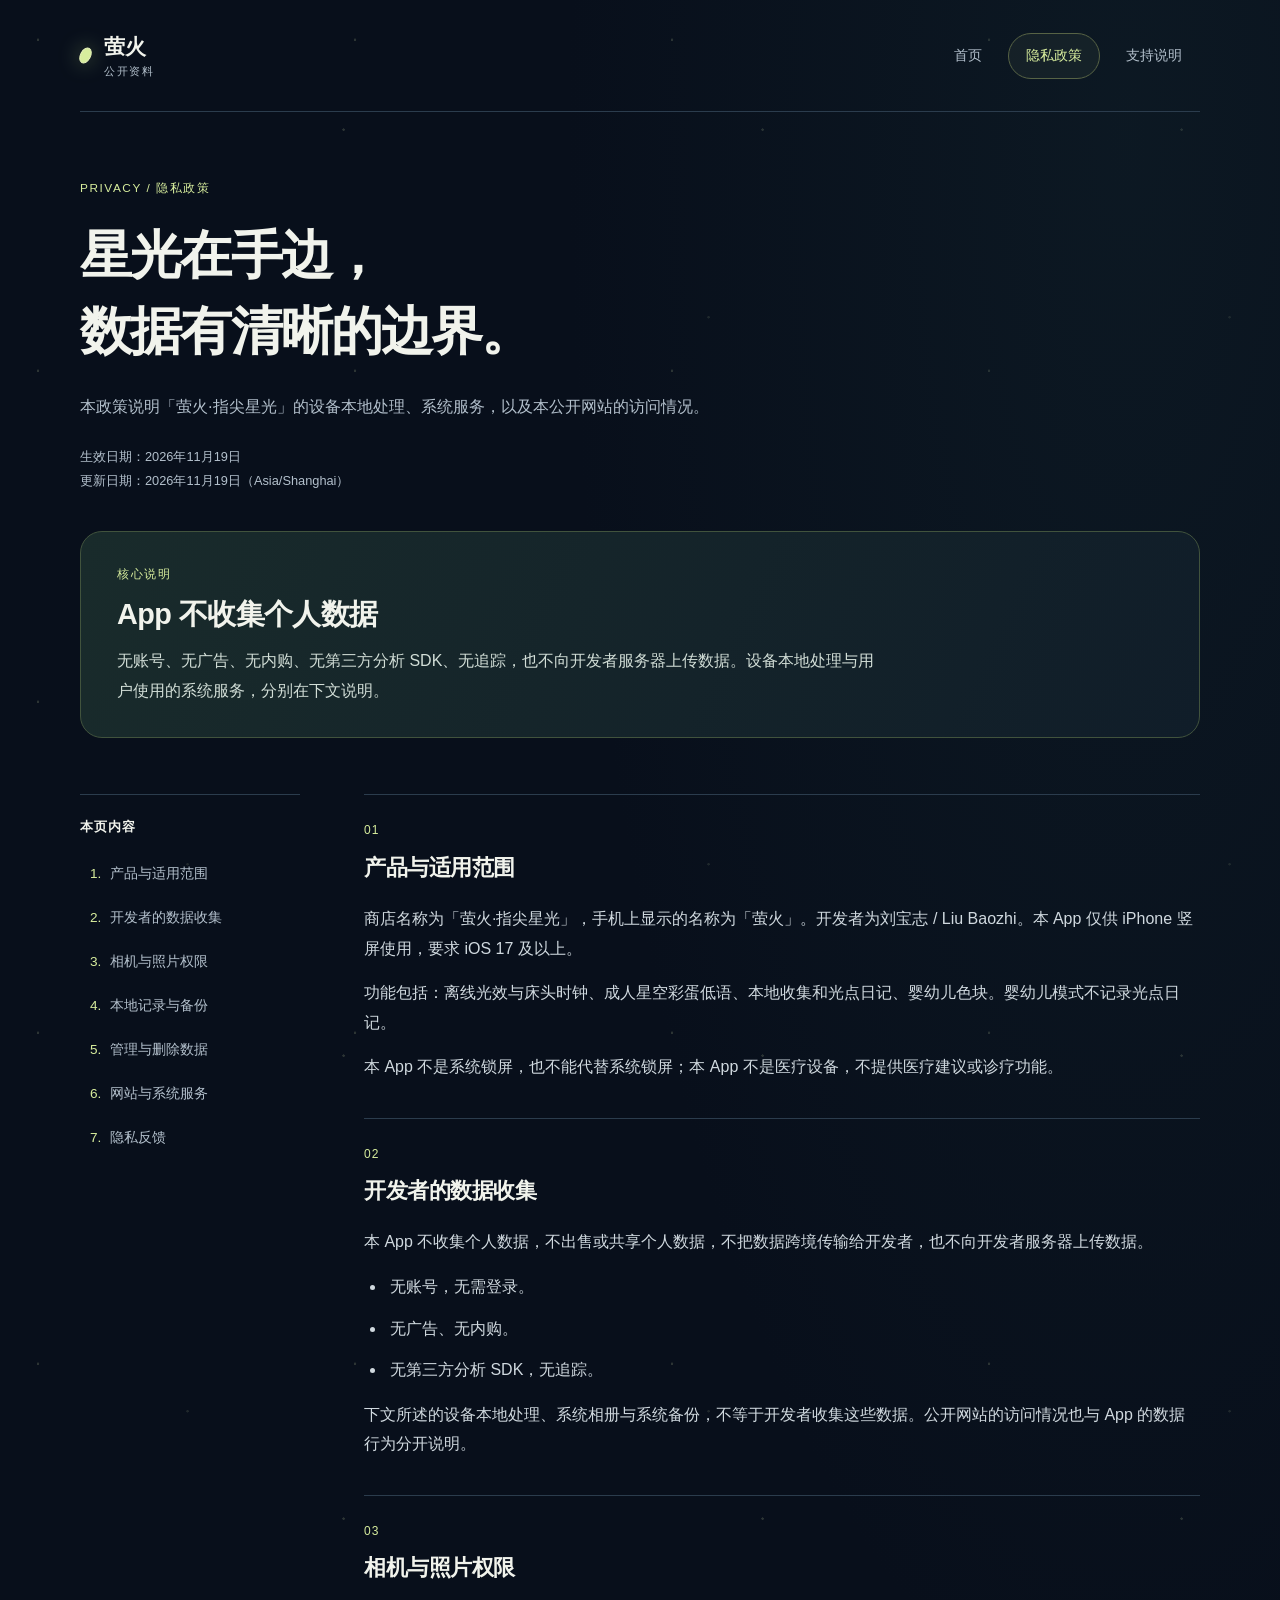
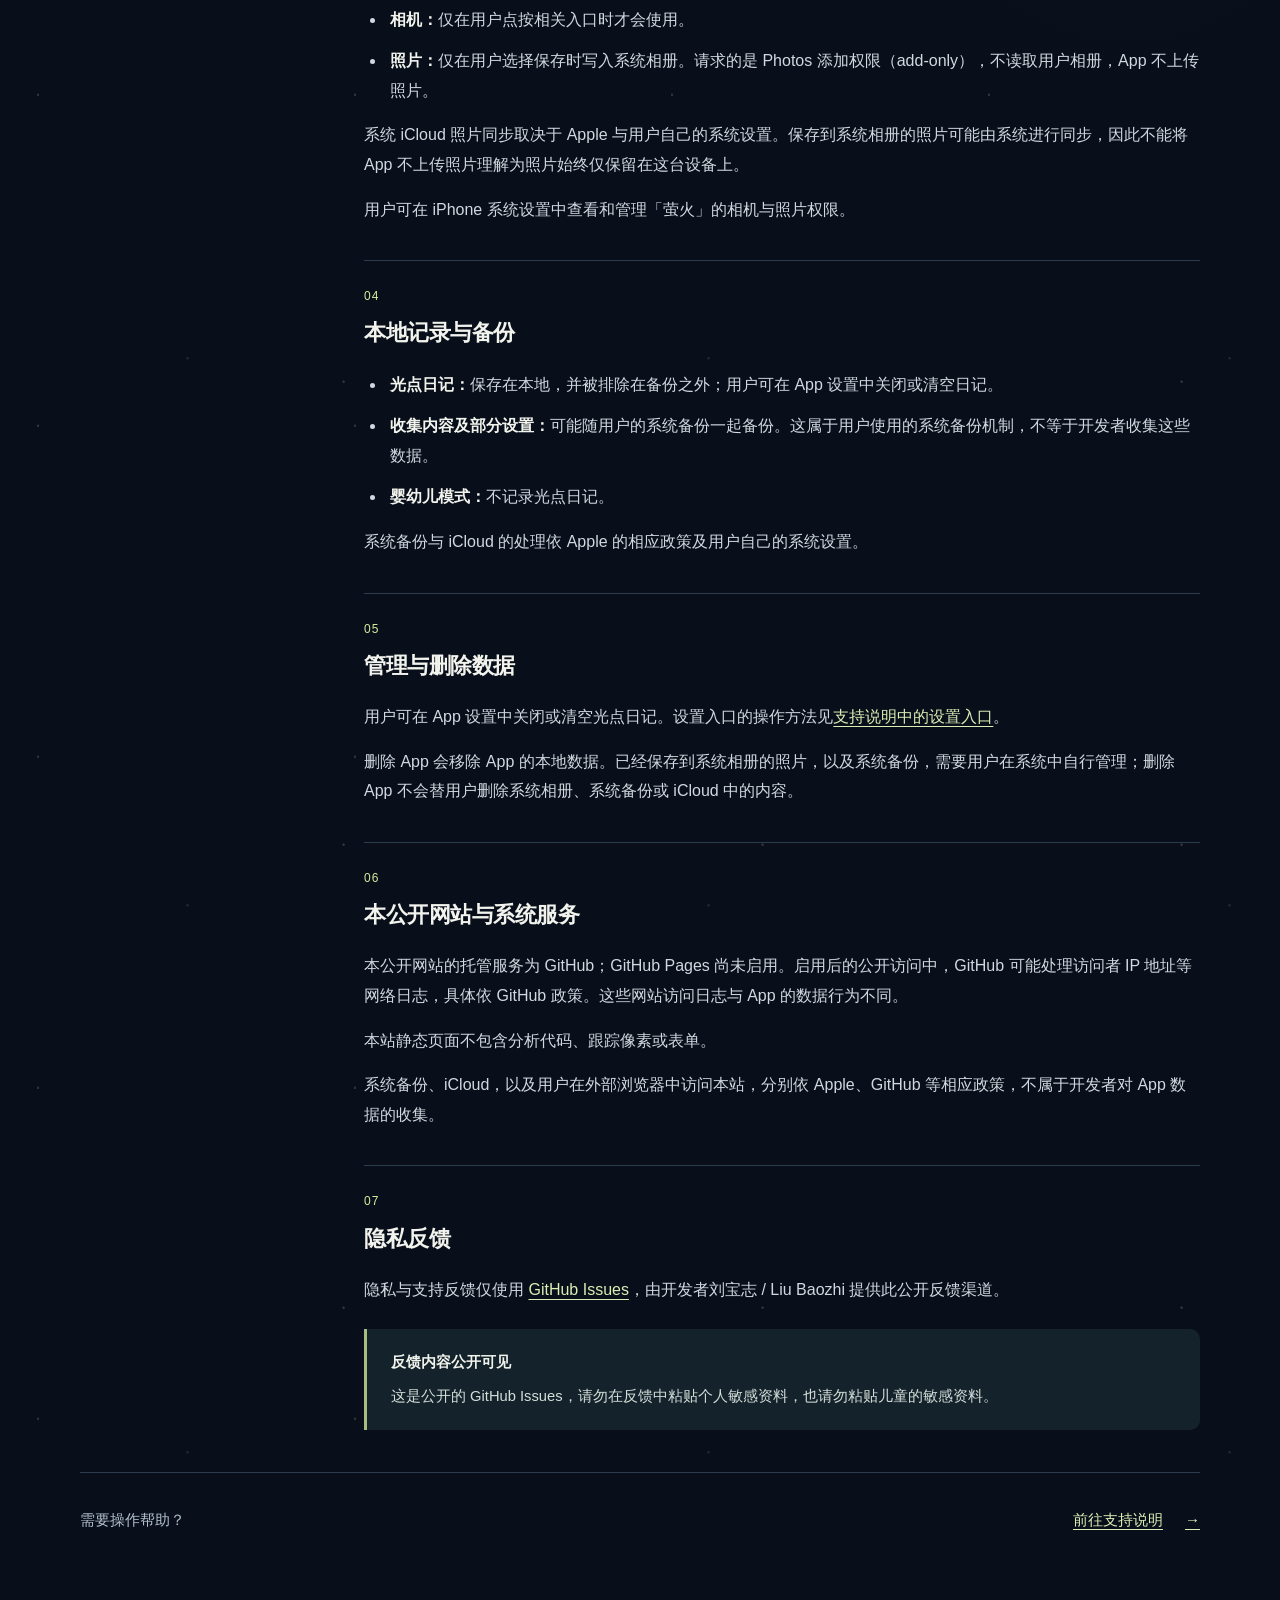
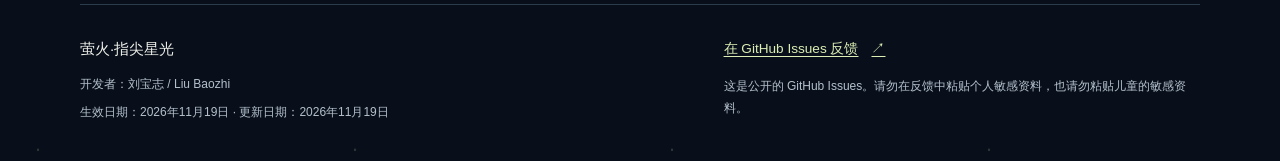
==== privacy.html @ 4afda279 "新增萤火公开资料静态站：隐私政策与支持说明 仅包含独立静态页面与样式，不含 App 源码。" ====
<!DOCTYPE html>
<html lang="zh-CN">
<head>
  <meta charset="UTF-8">
  <meta name="viewport" content="width=device-width, initial-scale=1">
  <meta name="description" content="萤火·指尖星光隐私政策：App 不收集个人数据；说明相机与照片添加权限、本地日记、系统备份、iCloud 和网站托管的区别。">
  <meta name="color-scheme" content="dark">
  <title>隐私政策｜萤火·指尖星光</title>
  <link rel="stylesheet" href="styles.css">
</head>
<body>
  <a class="skip-link" href="#main">跳到正文</a>
  <header class="site-header shell">
    <a class="brand" href="index.html" aria-label="萤火，首页">
      <span class="brand-light" aria-hidden="true"></span>
      <span>萤火<span class="brand-caption">公开资料</span></span>
    </a>
    <nav aria-label="主导航">
      <a href="index.html">首页</a>
      <a href="privacy.html" aria-current="page">隐私政策</a>
      <a href="support.html">支持说明</a>
    </nav>
  </header>

  <main id="main" class="shell document-main" tabindex="-1">
    <header class="page-intro">
      <p class="eyebrow">PRIVACY / 隐私政策</p>
      <h1>星光在手边，<br>数据有清晰的边界。</h1>
      <p class="intro-description">本政策说明「萤火·指尖星光」的设备本地处理、系统服务，以及本公开网站的访问情况。</p>
      <p class="date-line">生效日期：<time datetime="2026-11-19">2026年11月19日</time><br>更新日期：<time datetime="2026-11-19">2026年11月19日</time>（Asia/Shanghai）</p>
    </header>

    <aside class="policy-summary" aria-labelledby="summary-title">
      <p class="eyebrow">核心说明</p>
      <h2 id="summary-title">App 不收集个人数据</h2>
      <p>无账号、无广告、无内购、无第三方分析 SDK、无追踪，也不向开发者服务器上传数据。设备本地处理与用户使用的系统服务，分别在下文说明。</p>
    </aside>

    <div class="document-layout">
      <nav class="contents" aria-label="隐私政策目录">
        <p>本页内容</p>
        <ol>
          <li><a href="#scope">产品与适用范围</a></li>
          <li><a href="#collection">开发者的数据收集</a></li>
          <li><a href="#permissions">相机与照片权限</a></li>
          <li><a href="#local-data">本地记录与备份</a></li>
          <li><a href="#deletion">管理与删除数据</a></li>
          <li><a href="#hosting">网站与系统服务</a></li>
          <li><a href="#contact">隐私反馈</a></li>
        </ol>
      </nav>

      <article class="document-body" aria-label="隐私政策正文">
        <section id="scope" class="prose-section">
          <p class="section-index">01</p>
          <h2>产品与适用范围</h2>
          <p>商店名称为「萤火·指尖星光」，手机上显示的名称为「萤火」。开发者为刘宝志 / Liu Baozhi。本 App 仅供 iPhone 竖屏使用，要求 iOS 17 及以上。</p>
          <p>功能包括：离线光效与床头时钟、成人星空彩蛋低语、本地收集和光点日记、婴幼儿色块。婴幼儿模式不记录光点日记。</p>
          <p>本 App 不是系统锁屏，也不能代替系统锁屏；本 App 不是医疗设备，不提供医疗建议或诊疗功能。</p>
        </section>

        <section id="collection" class="prose-section">
          <p class="section-index">02</p>
          <h2>开发者的数据收集</h2>
          <p>本 App 不收集个人数据，不出售或共享个人数据，不把数据跨境传输给开发者，也不向开发者服务器上传数据。</p>
          <ul>
            <li>无账号，无需登录。</li>
            <li>无广告、无内购。</li>
            <li>无第三方分析 SDK，无追踪。</li>
          </ul>
          <p>下文所述的设备本地处理、系统相册与系统备份，不等于开发者收集这些数据。公开网站的访问情况也与 App 的数据行为分开说明。</p>
        </section>

        <section id="permissions" class="prose-section">
          <p class="section-index">03</p>
          <h2>相机与照片权限</h2>
          <ul>
            <li><strong>相机：</strong>仅在用户点按相关入口时才会使用。</li>
            <li><strong>照片：</strong>仅在用户选择保存时写入系统相册。请求的是 Photos 添加权限（add-only），不读取用户相册，App 不上传照片。</li>
          </ul>
          <p>系统 iCloud 照片同步取决于 Apple 与用户自己的系统设置。保存到系统相册的照片可能由系统进行同步，因此不能将 App 不上传照片理解为照片始终仅保留在这台设备上。</p>
          <p>用户可在 iPhone 系统设置中查看和管理「萤火」的相机与照片权限。</p>
        </section>

        <section id="local-data" class="prose-section">
          <p class="section-index">04</p>
          <h2>本地记录与备份</h2>
          <ul>
            <li><strong>光点日记：</strong>保存在本地，并被排除在备份之外；用户可在 App 设置中关闭或清空日记。</li>
            <li><strong>收集内容及部分设置：</strong>可能随用户的系统备份一起备份。这属于用户使用的系统备份机制，不等于开发者收集这些数据。</li>
            <li><strong>婴幼儿模式：</strong>不记录光点日记。</li>
          </ul>
          <p>系统备份与 iCloud 的处理依 Apple 的相应政策及用户自己的系统设置。</p>
        </section>

        <section id="deletion" class="prose-section">
          <p class="section-index">05</p>
          <h2>管理与删除数据</h2>
          <p>用户可在 App 设置中关闭或清空光点日记。设置入口的操作方法见<a href="support.html#settings">支持说明中的设置入口</a>。</p>
          <p>删除 App 会移除 App 的本地数据。已经保存到系统相册的照片，以及系统备份，需要用户在系统中自行管理；删除 App 不会替用户删除系统相册、系统备份或 iCloud 中的内容。</p>
        </section>

        <section id="hosting" class="prose-section">
          <p class="section-index">06</p>
          <h2>本公开网站与系统服务</h2>
          <p>本公开网站的托管服务为 GitHub；GitHub Pages 尚未启用。启用后的公开访问中，GitHub 可能处理访问者 IP 地址等网络日志，具体依 GitHub 政策。这些网站访问日志与 App 的数据行为不同。</p>
          <p>本站静态页面不包含分析代码、跟踪像素或表单。</p>
          <p>系统备份、iCloud，以及用户在外部浏览器中访问本站，分别依 Apple、GitHub 等相应政策，不属于开发者对 App 数据的收集。</p>
        </section>

        <section id="contact" class="prose-section">
          <p class="section-index">07</p>
          <h2>隐私反馈</h2>
          <p>隐私与支持反馈仅使用 <a href="https://github.com/Chill-lucky/yinghuo-support/issues">GitHub Issues</a>，由开发者刘宝志 / Liu Baozhi 提供此公开反馈渠道。</p>
          <div class="notice">
            <p><strong>反馈内容公开可见</strong></p>
            <p>这是公开的 GitHub Issues，请勿在反馈中粘贴个人敏感资料，也请勿粘贴儿童的敏感资料。</p>
          </div>
        </section>
      </article>
    </div>
    <div class="page-next"><span>需要操作帮助？</span><a href="support.html">前往支持说明 <span aria-hidden="true">→</span></a></div>
  </main>

  <footer class="site-footer shell">
    <div>
      <p class="footer-brand">萤火·指尖星光</p>
      <p>开发者：刘宝志 / Liu Baozhi</p>
      <p>生效日期：<time datetime="2026-11-19">2026年11月19日</time> · 更新日期：<time datetime="2026-11-19">2026年11月19日</time></p>
    </div>
    <div class="footer-feedback">
      <a href="https://github.com/Chill-lucky/yinghuo-support/issues">在 GitHub Issues 反馈 <span aria-hidden="true">↗</span></a>
      <p>这是公开的 GitHub Issues。请勿在反馈中粘贴个人敏感资料，也请勿粘贴儿童的敏感资料。</p>
    </div>
  </footer>
</body>
</html>
---- styles.css ----
:root {
  color-scheme: dark;
  --background: #080f1b;
  --surface: #101c2b;
  --surface-hover: #152536;
  --text: #f1f3ec;
  --muted: #b3c0cc;
  --accent: #d7ed9d;
  --link: #dceeb4;
  --line: #2b3c4d;
  --radius: 22px;
}

* {
  box-sizing: border-box;
}

html {
  scroll-padding-top: 2rem;
}

body {
  margin: 0;
  background-color: var(--background);
  background-image:
    radial-gradient(ellipse at 88% 4%, #162e354d 0, transparent 35rem),
    radial-gradient(circle at 12% 12%, #cfdfa72e 0 1px, transparent 1.5px),
    radial-gradient(circle at 82% 28%, #cfdfa72e 0 1px, transparent 1.5px),
    radial-gradient(circle at 36% 58%, #cfdfa71f 0 1px, transparent 1.5px);
  background-size: auto, 317px 331px, 419px 463px, 521px 547px;
  color: var(--text);
  font-family: -apple-system, BlinkMacSystemFont, "PingFang SC", "Hiragino Sans GB", "Microsoft YaHei", sans-serif;
  font-size: 16px;
  line-height: 1.85;
  overflow-wrap: break-word;
  -webkit-text-size-adjust: 100%;
}

a {
  color: var(--link);
  text-decoration-thickness: 1px;
  text-underline-offset: 0.24em;
}

a:hover {
  color: #efffd5;
  text-decoration-thickness: 2px;
}

:focus-visible {
  outline: 3px solid #e3f9a8;
  outline-offset: 5px;
  border-radius: 4px;
}

::selection {
  background: #d7ed9d;
  color: #101c2b;
}

h1,
h2,
h3,
p {
  margin: 0;
}

h1,
h2,
h3 {
  line-height: 1.4;
  font-weight: 600;
}

h1 {
  font-size: clamp(2.15rem, 4.8vw, 3.65rem);
  letter-spacing: -0.035em;
}

h2 {
  font-size: clamp(1.4rem, 2.4vw, 1.8rem);
  letter-spacing: -0.02em;
}

h3 {
  font-size: 1.13rem;
}

.shell {
  width: min(1120px, calc(100% - 64px));
  margin-inline: auto;
}

.skip-link {
  position: absolute;
  z-index: 10;
  top: 12px;
  left: 16px;
  padding: 10px 18px;
  transform: translateY(-180%);
  background: var(--accent);
  color: #101c2b;
  font-weight: 600;
}

.skip-link:focus {
  transform: translateY(0);
  color: #101c2b;
}

.site-header {
  display: flex;
  justify-content: space-between;
  align-items: center;
  gap: 24px;
  min-height: 112px;
  padding-block: 20px;
  border-bottom: 1px solid var(--line);
}

.brand {
  display: inline-flex;
  align-items: center;
  gap: 13px;
  flex-shrink: 0;
  min-height: 48px;
  color: var(--text);
  font-size: 1.3rem;
  font-weight: 600;
  line-height: 1.4;
  text-decoration: none;
}

.brand-light {
  width: 11px;
  height: 17px;
  transform: rotate(28deg);
  border: 1px solid #e6f2b9;
  border-radius: 60%;
  background: var(--accent);
  box-shadow: 0 0 21px #cde78a70;
}

.brand-caption {
  display: block;
  margin-top: 3px;
  color: var(--muted);
  font-size: 0.7rem;
  font-weight: 400;
  letter-spacing: 0.14em;
}

.site-header nav {
  display: flex;
  flex-wrap: wrap;
  gap: 8px;
}

.site-header nav a {
  display: inline-flex;
  align-items: center;
  justify-content: center;
  min-height: 46px;
  padding: 8px 17px;
  border: 1px solid transparent;
  border-radius: 30px;
  color: var(--muted);
  font-size: 0.9rem;
  text-decoration: none;
}

.site-header nav a:hover {
  background: var(--surface);
  color: var(--text);
}

.site-header nav a[aria-current="page"] {
  border-color: #576345;
  background: #d7ed9d0b;
  color: var(--accent);
}

.hero {
  display: grid;
  grid-template-columns: minmax(0, 1.45fr) minmax(0, 1fr);
  align-items: center;
  gap: 36px;
  padding-block: 96px 88px;
}

.eyebrow {
  color: var(--accent);
  font-size: 0.74rem;
  font-weight: 500;
  letter-spacing: 0.13em;
  line-height: 1.7;
}

.hero .eyebrow {
  display: flex;
  align-items: center;
  gap: 9px;
  margin-bottom: 24px;
}

.hero .eyebrow > span {
  width: 5px;
  height: 5px;
  border-radius: 50%;
  background: var(--accent);
}

.title-dot {
  color: var(--accent);
}

.hero-tagline {
  margin-top: 15px;
  color: #d7e4df;
  font-size: clamp(1.25rem, 2.3vw, 1.65rem);
  letter-spacing: 0.03em;
}

.hero-description {
  margin-top: 22px;
  color: var(--muted);
}

.tags {
  display: flex;
  flex-wrap: wrap;
  gap: 8px;
  margin: 22px 0 0;
  padding: 0;
  list-style: none;
}

.tags li {
  padding: 5px 11px;
  border: 1px solid var(--line);
  border-radius: 6px;
  color: #c4ced5;
  font-size: 0.75rem;
}

.hero-actions {
  display: flex;
  flex-wrap: wrap;
  gap: 12px;
  margin-top: 32px;
}

.action-link {
  display: inline-flex;
  align-items: center;
  justify-content: space-between;
  gap: 24px;
  min-height: 50px;
  padding: 12px 19px;
  border: 1px solid var(--line);
  border-radius: 9px;
  font-size: 0.9rem;
  font-weight: 600;
  text-decoration: none;
}

.primary {
  border-color: var(--accent);
  background: var(--accent);
  color: #162115;
}

.primary:hover {
  background: #e6f5bd;
  color: #162115;
}

.secondary:hover {
  background: var(--surface);
}

.small-note {
  margin-top: 22px;
  color: var(--muted);
  font-size: 0.75rem;
}

.light-scene {
  position: relative;
  isolation: isolate;
  width: 100%;
  max-width: 400px;
  aspect-ratio: 1;
  justify-self: end;
  overflow: hidden;
  pointer-events: none;
  background: radial-gradient(ellipse at 50% 49%, #c5e58b12, transparent 66%);
}

.orbit {
  position: absolute;
  top: 50%;
  left: 50%;
  transform: translate(-50%, -50%) rotate(-30deg);
  border: 1px solid #a6c98224;
  border-radius: 50%;
}

.orbit-outer {
  width: 92%;
  height: 65%;
}

.orbit-inner {
  width: 74%;
  height: 85%;
  transform: translate(-50%, -50%) rotate(25deg);
  border-color: #a6c98218;
}

.light-halo {
  position: absolute;
  inset: 18%;
  border-radius: 50%;
  background: radial-gradient(circle, #e7f4ad26, #b4e9990a 45%, transparent 72%);
}

.light-core {
  position: absolute;
  top: 46%;
  left: 48%;
  width: 18px;
  height: 30px;
  transform: rotate(27deg);
  border: 1px solid #f3fad3;
  border-radius: 55%;
  background: #e7f4b5;
  box-shadow: 0 0 18px 5px #e5f6a948, 0 0 50px 18px #c2ed8330, 0 0 90px 32px #bedc8b15;
}

.spark {
  position: absolute;
  width: 4px;
  height: 4px;
  border-radius: 50%;
  background: #dfefb5;
  box-shadow: 0 0 12px 2px #dfefb52e;
}

.spark-one { top: 19%; left: 37%; }
.spark-two { top: 63%; left: 83%; width: 3px; height: 3px; }
.spark-three { top: 68%; left: 21%; }
.spark-four { top: 30%; left: 76%; width: 2px; height: 2px; }

.scene-label {
  position: absolute;
  right: 0;
  bottom: 1%;
  left: 0;
  color: var(--muted);
  font-size: 0.66rem;
  letter-spacing: 0.12em;
  text-align: center;
}

.section-block {
  padding-block: 42px 48px;
  border-top: 1px solid var(--line);
}

.section-heading {
  margin-bottom: 26px;
}

.section-heading h2 {
  margin-top: 9px;
}

.section-heading > p:last-child:not(.eyebrow) {
  margin-top: 10px;
  color: var(--muted);
  font-size: 0.94rem;
}

.feature-grid {
  display: grid;
  grid-template-columns: repeat(4, minmax(0, 1fr));
  gap: 14px;
  margin: 0;
  padding: 0;
  list-style: none;
}

.feature-grid li {
  padding: 23px;
  border: 1px solid var(--line);
  border-radius: var(--radius);
  background: var(--surface);
}

.feature-number {
  display: block;
  margin-bottom: 25px;
  color: var(--accent);
  font-size: 0.76rem;
  letter-spacing: 0.12em;
}

.feature-grid h3 {
  font-size: 1.05rem;
  line-height: 1.7;
}

.guide-grid {
  display: grid;
  grid-template-columns: repeat(2, minmax(0, 1fr));
  gap: 18px;
}

.guide-card {
  display: flex;
  flex-direction: column;
  padding: 30px;
  border: 1px solid var(--line);
  border-radius: var(--radius);
  background: var(--surface);
  color: var(--text);
  text-decoration: none;
}

.guide-card:hover {
  border-color: #6e805b;
  background: var(--surface-hover);
  color: var(--text);
}

.card-kicker {
  display: flex;
  justify-content: space-between;
  margin-bottom: 27px;
  color: var(--accent);
  font-size: 0.73rem;
  letter-spacing: 0.1em;
}

.guide-card h3 {
  font-size: 1.4rem;
}

.guide-card > p {
  flex-grow: 1;
  margin-top: 12px;
  color: var(--muted);
  font-size: 0.94rem;
}

.card-link {
  display: inline-block;
  margin-top: 24px;
  color: var(--accent);
  font-size: 0.86rem;
  text-decoration: underline;
  text-underline-offset: 0.25em;
}

.notice {
  margin-top: 24px;
  padding: 20px 24px;
  border-left: 3px solid #a7bd7e;
  border-radius: 0 10px 10px 0;
  background: #14232b;
  color: #d4ddd9;
  font-size: 0.92rem;
}

.notice strong {
  color: var(--accent);
  font-weight: 600;
}

.notice p + p {
  margin-top: 7px;
}

.document-main {
  padding-top: 66px;
}

.page-intro {
  max-width: 760px;
}

.page-intro h1 {
  margin-top: 20px;
  font-size: clamp(2.1rem, 4.4vw, 3.25rem);
  line-height: 1.45;
}

.intro-description {
  max-width: 650px;
  margin-top: 22px;
  color: var(--muted);
  font-size: 1.03rem;
}

.date-line {
  margin-top: 24px;
  color: var(--muted);
  font-size: 0.8rem;
}

.policy-summary,
.settings-panel {
  margin-top: 38px;
  padding: 32px 36px;
  border: 1px solid #41533d;
  border-radius: var(--radius);
  background: linear-gradient(115deg, #192b2b, #101d29);
}

.policy-summary h2,
.settings-heading h2 {
  margin-top: 10px;
}

.policy-summary > p:last-child,
.settings-heading > p:last-child {
  max-width: 770px;
  margin-top: 12px;
  color: #d2ded7;
}

.document-layout {
  display: grid;
  grid-template-columns: 220px minmax(0, 1fr);
  gap: 64px;
  align-items: start;
  margin-top: 56px;
}

.contents {
  padding: 20px 0;
  border-top: 1px solid var(--line);
}

.contents > p {
  margin-bottom: 12px;
  color: var(--text);
  font-size: 0.83rem;
  font-weight: 600;
  letter-spacing: 0.08em;
}

.contents ol {
  margin: 0;
  padding-left: 25px;
  color: var(--muted);
  font-size: 0.85rem;
}

.contents li::marker {
  color: var(--accent);
}

.contents a {
  display: inline-flex;
  align-items: center;
  min-height: 44px;
  padding: 8px 5px;
  color: var(--muted);
  text-decoration: none;
}

.contents a:hover {
  color: var(--accent);
  text-decoration: underline;
}

.document-body {
  min-width: 0;
}

.prose-section {
  padding-block: 24px 36px;
  border-top: 1px solid var(--line);
  scroll-margin-top: 24px;
}

.section-index {
  margin-bottom: 10px;
  color: var(--accent);
  font-size: 0.75rem;
  letter-spacing: 0.1em;
}

.prose-section h2 {
  margin-bottom: 21px;
  font-size: 1.4rem;
}

.prose-section > p:not(.section-index),
.prose-section > ul {
  margin-top: 15px;
  color: #d0d9df;
}

.prose-section > ul {
  margin-bottom: 0;
  padding-left: 22px;
}

.prose-section li {
  padding-left: 4px;
}

.prose-section li + li {
  margin-top: 12px;
}

.prose-section strong {
  color: var(--text);
  font-weight: 600;
}

.prose-section a {
  padding-block: 5px;
}

.counter-example {
  display: inline-block;
  padding: 1px 9px;
  border: 1px solid #58634d;
  border-radius: 5px;
  color: var(--accent);
  font-family: ui-monospace, "SFMono-Regular", Consolas, monospace;
  font-size: 0.9rem;
}

.steps {
  display: grid;
  gap: 23px;
  margin: 28px 0 0;
  padding: 27px 0 0;
  border-top: 1px solid #3b4c44;
  list-style: none;
}

.steps > li {
  display: grid;
  grid-template-columns: 36px minmax(0, 1fr);
  align-items: start;
  gap: 17px;
}

.step-number {
  display: grid;
  place-items: center;
  width: 36px;
  height: 36px;
  border: 1px solid #556848;
  border-radius: 50%;
  color: var(--accent);
  font-size: 0.85rem;
}

.steps h3 {
  padding-top: 3px;
  font-size: 1.05rem;
}

.steps p {
  margin-top: 7px;
  color: #d0d9df;
  font-size: 0.95rem;
}

.page-next {
  display: flex;
  flex-wrap: wrap;
  justify-content: space-between;
  align-items: center;
  gap: 12px;
  margin-top: 6px;
  padding-block: 25px 38px;
  border-top: 1px solid var(--line);
  color: var(--muted);
  font-size: 0.94rem;
}

.page-next a {
  display: inline-flex;
  align-items: center;
  gap: 22px;
  min-height: 44px;
}

.site-footer {
  display: grid;
  grid-template-columns: 1.25fr 1fr;
  gap: 48px;
  margin-top: 24px;
  padding-block: 30px 38px;
  border-top: 1px solid var(--line);
  color: var(--muted);
  font-size: 0.75rem;
}

.site-footer p + p {
  margin-top: 6px;
}

.footer-brand {
  margin-bottom: 10px;
  color: var(--text);
  font-size: 0.94rem;
  font-weight: 500;
}

.footer-feedback a {
  display: inline-flex;
  align-items: center;
  gap: 13px;
  min-height: 44px;
  margin-top: -8px;
  margin-bottom: 4px;
  font-size: 0.85rem;
}

@media (max-width: 900px) {
  .hero {
    grid-template-columns: minmax(0, 1.7fr) minmax(0, 1fr);
    gap: 10px;
    padding-block: 66px;
  }

  .hero h1 {
    font-size: clamp(2rem, 4.2vw, 3rem);
  }

  .feature-grid {
    grid-template-columns: repeat(2, minmax(0, 1fr));
  }

  .document-layout {
    grid-template-columns: 180px minmax(0, 1fr);
    gap: 32px;
  }

  .site-footer {
    gap: 28px;
  }
}

@media (max-width: 680px) {
  .shell {
    width: calc(100% - 40px);
  }

  .site-header {
    flex-wrap: wrap;
    gap: 15px;
    padding-block: 22px 14px;
  }

  .site-header nav {
    width: 100%;
    gap: 4px;
  }

  .site-header nav a {
    flex: 1;
    padding-inline: 10px;
    font-size: 0.86rem;
  }

  .hero {
    grid-template-columns: minmax(0, 1fr);
    gap: 12px;
    padding-block: 44px 24px;
  }

  .hero h1 {
    font-size: clamp(1.9rem, 7.3vw, 2.65rem);
  }

  .hero .eyebrow {
    margin-bottom: 19px;
  }

  .hero-description {
    margin-top: 19px;
  }

  .wide-only {
    display: none;
  }

  .hero-actions {
    gap: 10px;
    margin-top: 27px;
  }

  .action-link {
    flex: 1 1 145px;
    gap: 10px;
    padding-inline: 14px;
    font-size: 0.85rem;
  }

  .light-scene {
    max-width: 270px;
    justify-self: center;
  }

  .section-block {
    padding-block: 32px;
  }

  .feature-grid {
    gap: 12px;
  }

  .feature-grid li {
    padding: 20px;
    border-radius: 16px;
  }

  .feature-number {
    margin-bottom: 18px;
  }

  .feature-grid h3 {
    font-size: 1rem;
  }

  .guide-grid {
    grid-template-columns: minmax(0, 1fr);
    gap: 14px;
  }

  .guide-card {
    padding: 25px;
  }

  .notice {
    padding: 18px;
  }

  .document-main {
    padding-top: 40px;
  }

  .page-intro h1 {
    font-size: clamp(1.8rem, 7.2vw, 2.5rem);
  }

  .intro-description {
    font-size: 1rem;
  }

  .policy-summary,
  .settings-panel {
    margin-top: 28px;
    padding: 24px;
    border-radius: 18px;
  }

  .settings-heading h2 {
    font-size: 1.35rem;
  }

  .document-layout {
    grid-template-columns: minmax(0, 1fr);
    gap: 20px;
    margin-top: 34px;
  }

  .contents {
    padding-block: 18px 10px;
  }

  .contents ol {
    display: grid;
    grid-template-columns: repeat(2, minmax(0, 1fr));
    column-gap: 24px;
    padding-left: 22px;
  }

  .contents a {
    padding-left: 0;
    font-size: 0.8rem;
  }

  .prose-section {
    padding-bottom: 30px;
  }

  .prose-section h2 {
    font-size: 1.3rem;
  }

  .steps > li {
    grid-template-columns: 30px minmax(0, 1fr);
    gap: 12px;
  }

  .step-number {
    width: 30px;
    height: 30px;
  }

  .steps h3 {
    padding-top: 0;
    font-size: 1rem;
  }

  .site-footer {
    grid-template-columns: minmax(0, 1fr);
    gap: 24px;
    margin-top: 12px;
    padding-top: 28px;
  }
}

@media (prefers-reduced-motion: reduce) {
  *,
  *::before,
  *::after {
    scroll-behavior: auto;
    transition: none;
    animation: none;
  }
}
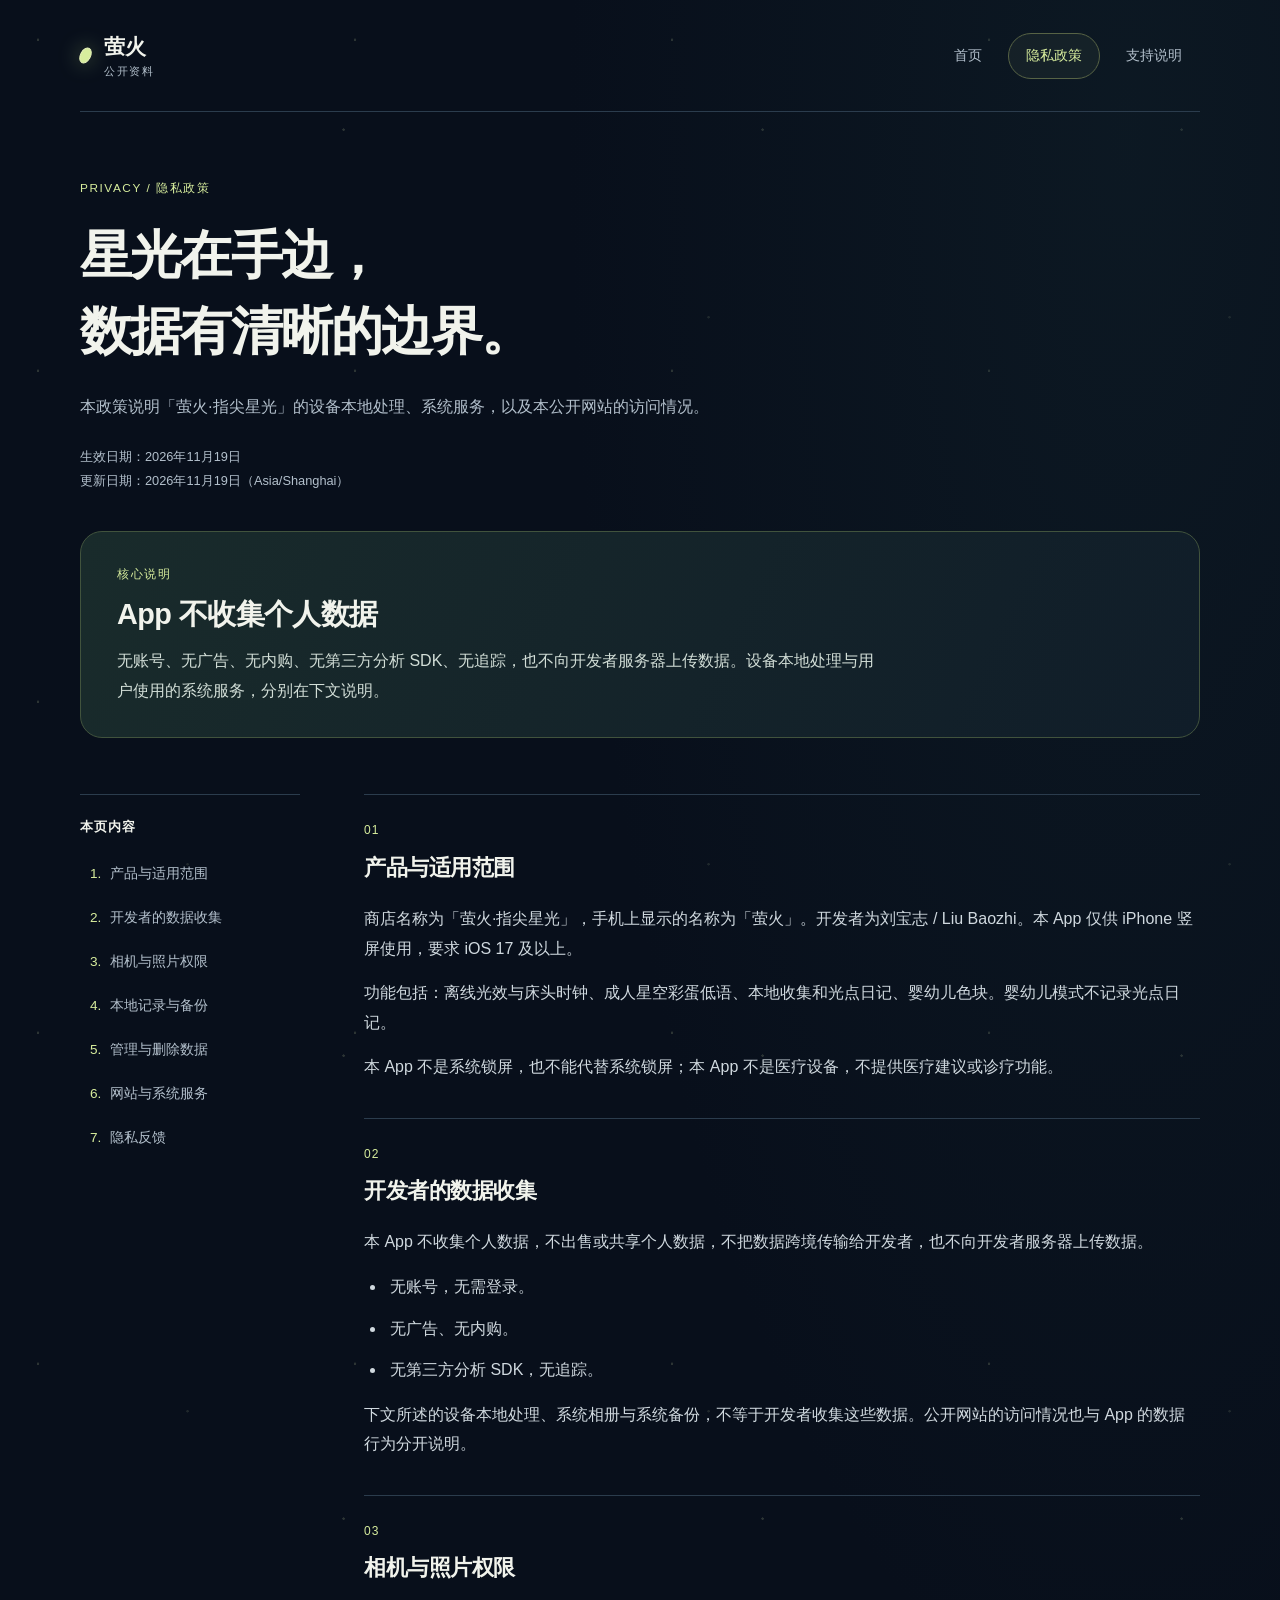
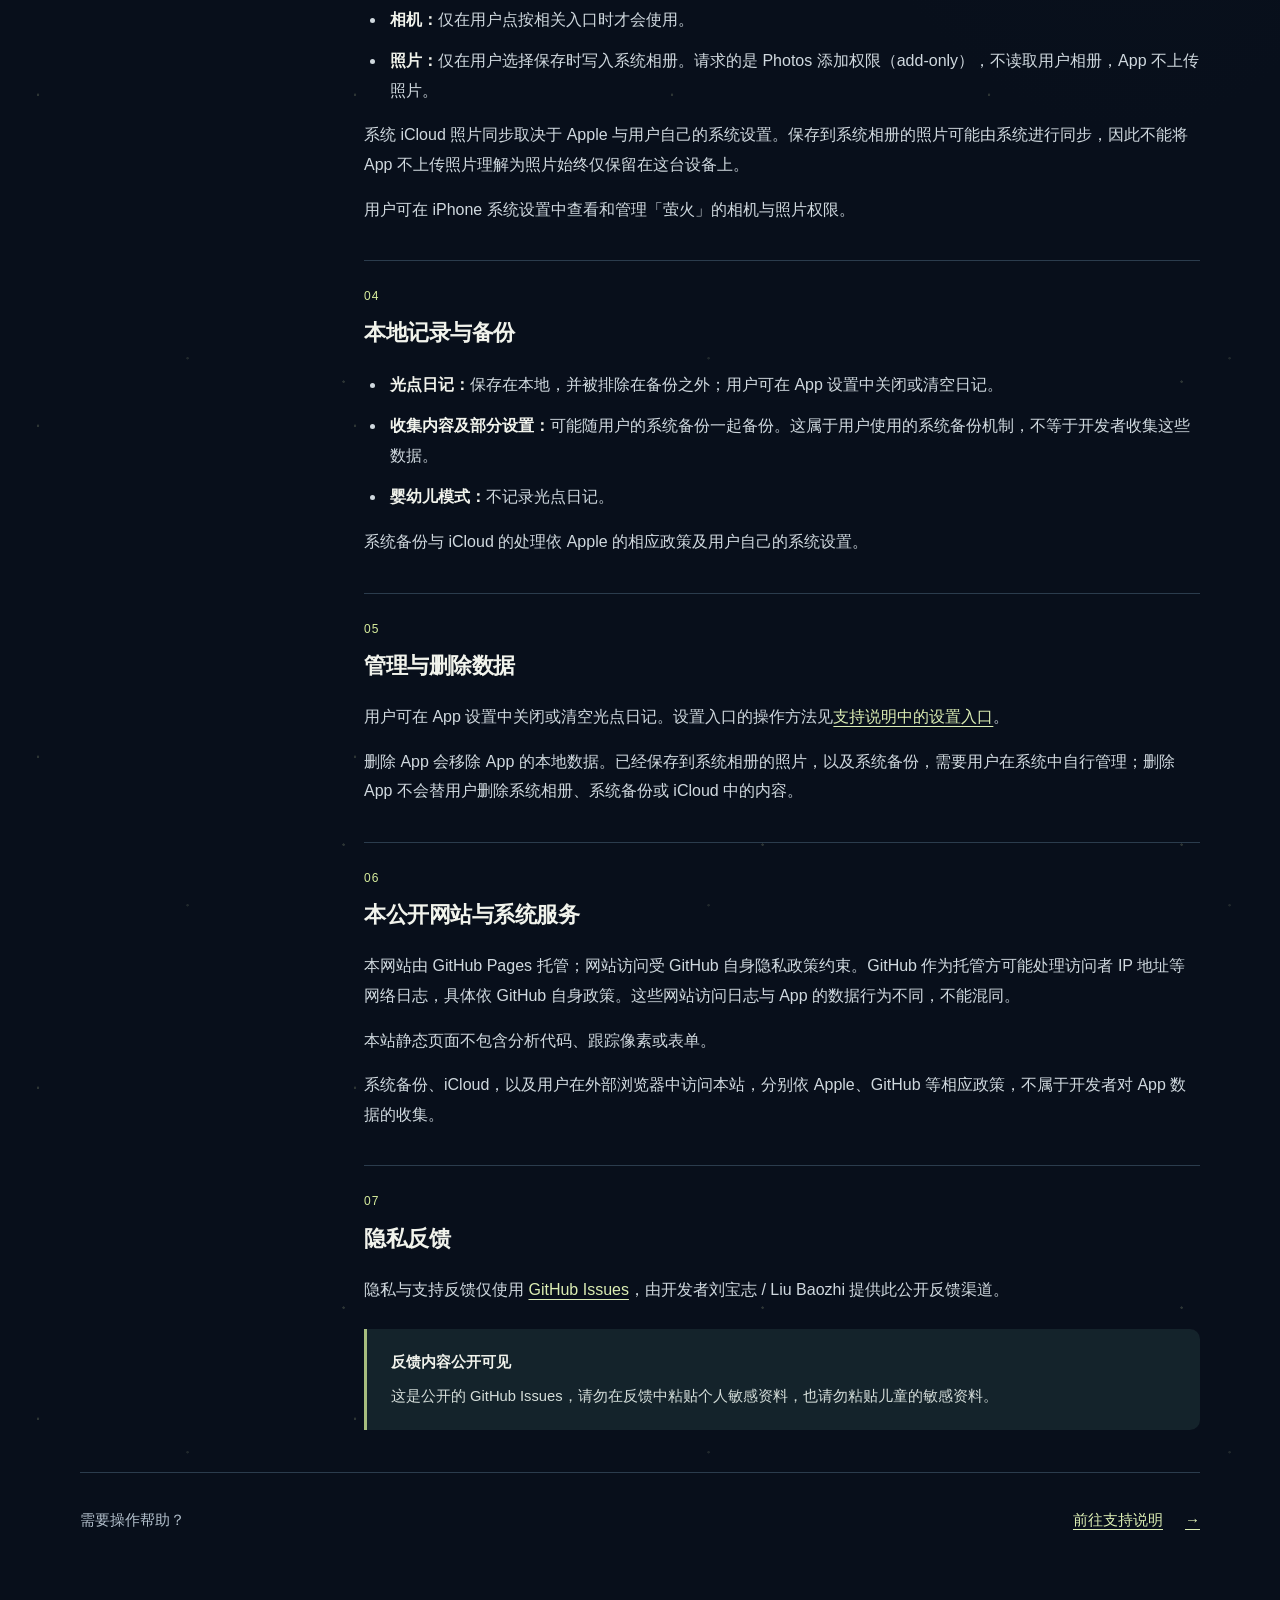
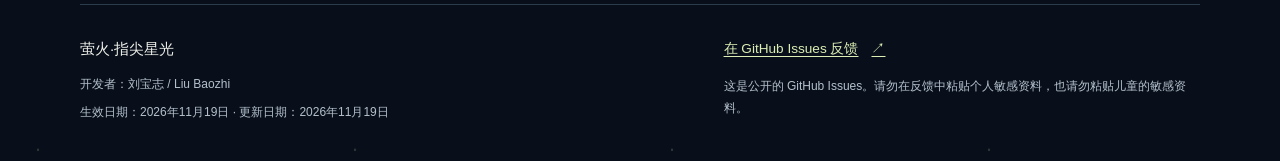
==== commit 5e194706: "修正公开页面的托管说明" ====
--- a/privacy.html
+++ b/privacy.html
@@ -103,7 +103,7 @@
         <section id="hosting" class="prose-section">
           <p class="section-index">06</p>
           <h2>本公开网站与系统服务</h2>
-          <p>本公开网站的托管服务为 GitHub；GitHub Pages 尚未启用。启用后的公开访问中，GitHub 可能处理访问者 IP 地址等网络日志，具体依 GitHub 政策。这些网站访问日志与 App 的数据行为不同。</p>
+          <p>本网站由 GitHub Pages 托管；网站访问受 GitHub 自身隐私政策约束。GitHub 作为托管方可能处理访问者 IP 地址等网络日志，具体依 GitHub 自身政策。这些网站访问日志与 App 的数据行为不同，不能混同。</p>
           <p>本站静态页面不包含分析代码、跟踪像素或表单。</p>
           <p>系统备份、iCloud，以及用户在外部浏览器中访问本站，分别依 Apple、GitHub 等相应政策，不属于开发者对 App 数据的收集。</p>
         </section>
